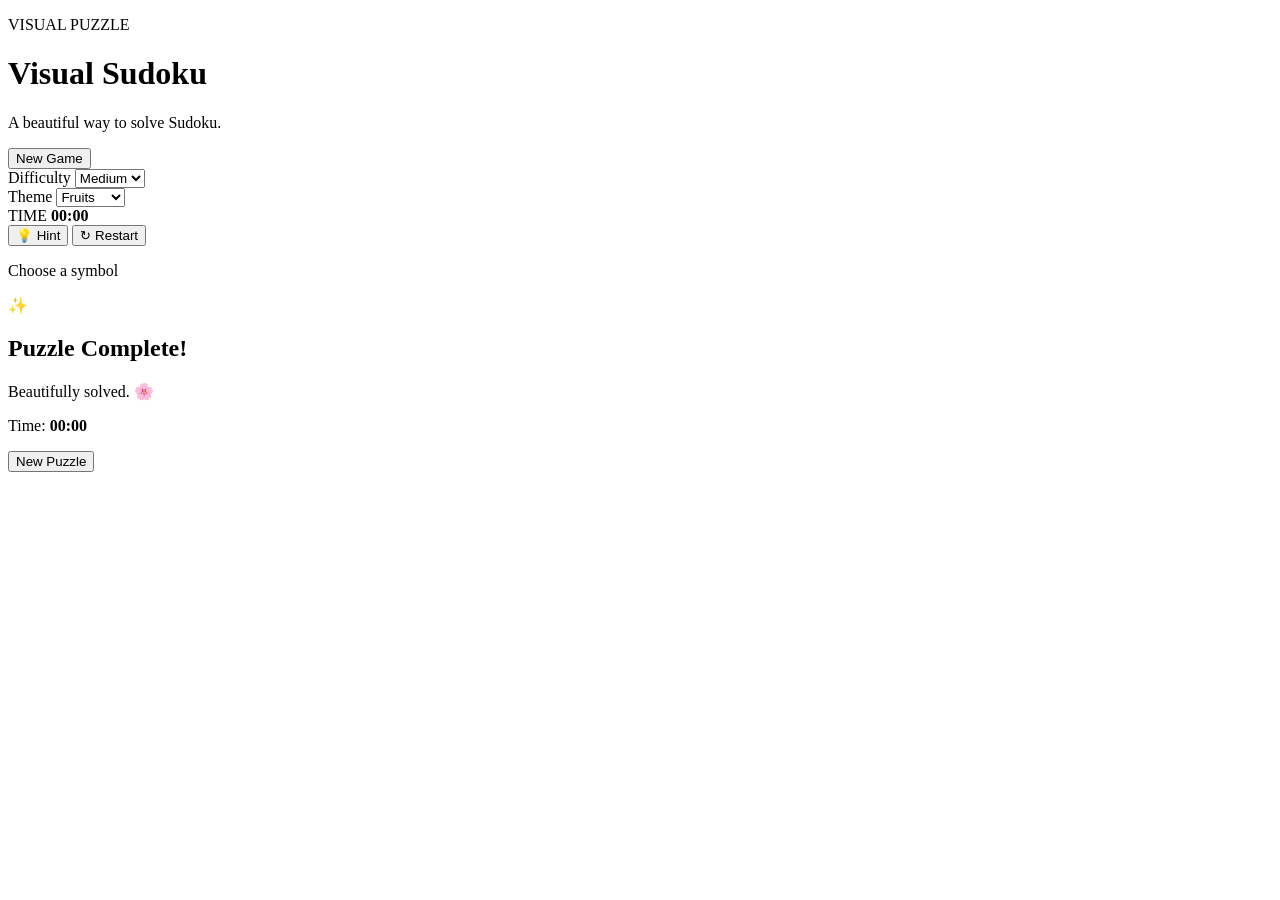
==== index.html @ 8a3df38b "Create index.html" ====
<!DOCTYPE html>
<html lang="en">
<head>
    <meta charset="UTF-8">
    <meta
        name="viewport"
        content="width=device-width, initial-scale=1.0"
    >

    <title>Visual Sudoku</title>

    <link rel="stylesheet" href="css/style.css">
</head>

<body>

    <main class="app">

        <!-- Header -->
        <header class="app-header">
            <div>
                <p class="eyebrow">VISUAL PUZZLE</p>
                <h1>Visual Sudoku</h1>
                <p class="subtitle">
                    A beautiful way to solve Sudoku.
                </p>
            </div>

            <button id="newGameBtn" class="primary-button">
                New Game
            </button>
        </header>


        <!-- Controls -->
        <section class="controls">

            <div class="control-group">
                <label for="difficulty">
                    Difficulty
                </label>

                <select id="difficulty">
                    <option value="easy">Easy</option>
                    <option value="medium" selected>
                        Medium
                    </option>
                    <option value="hard">Hard</option>
                </select>
            </div>


            <div class="control-group">
                <label for="theme">
                    Theme
                </label>

                <select id="theme">
                    <option value="fruits">
                        Fruits
                    </option>

                    <option value="flowers">
                        Flowers
                    </option>
                </select>
            </div>


            <div class="timer-box">
                <span class="timer-label">TIME</span>
                <strong id="timer">00:00</strong>
            </div>

        </section>


        <!-- Game -->
        <section class="game-area">

            <div
                id="sudokuBoard"
                class="sudoku-board"
                aria-label="Sudoku board"
            ></div>

            <div class="game-actions">

                <button
                    id="hintBtn"
                    class="secondary-button"
                >
                    💡 Hint
                </button>

                <button
                    id="restartBtn"
                    class="secondary-button"
                >
                    ↻ Restart
                </button>

            </div>

            <p id="message" class="message"></p>

        </section>


        <!-- Number / symbol palette -->
        <section class="palette-section">

            <p class="palette-title">
                Choose a symbol
            </p>

            <div
                id="symbolPalette"
                class="symbol-palette"
            ></div>

        </section>


        <!-- Win Modal -->
        <div
            id="winModal"
            class="modal hidden"
        >
            <div class="modal-content">

                <div class="win-icon">
                    ✨
                </div>

                <h2>Puzzle Complete!</h2>

                <p>
                    Beautifully solved. 🌸
                </p>

                <p>
                    Time:
                    <strong id="finalTime">
                        00:00
                    </strong>
                </p>

                <button
                    id="nextGameBtn"
                    class="primary-button"
                >
                    New Puzzle
                </button>

            </div>
        </div>

    </main>


    <script src="js/sudoku.js"></script>
    <script src="js/themes.js"></script>
    <script src="js/game.js"></script>
    <script src="js/app.js"></script>

</body>
</html>
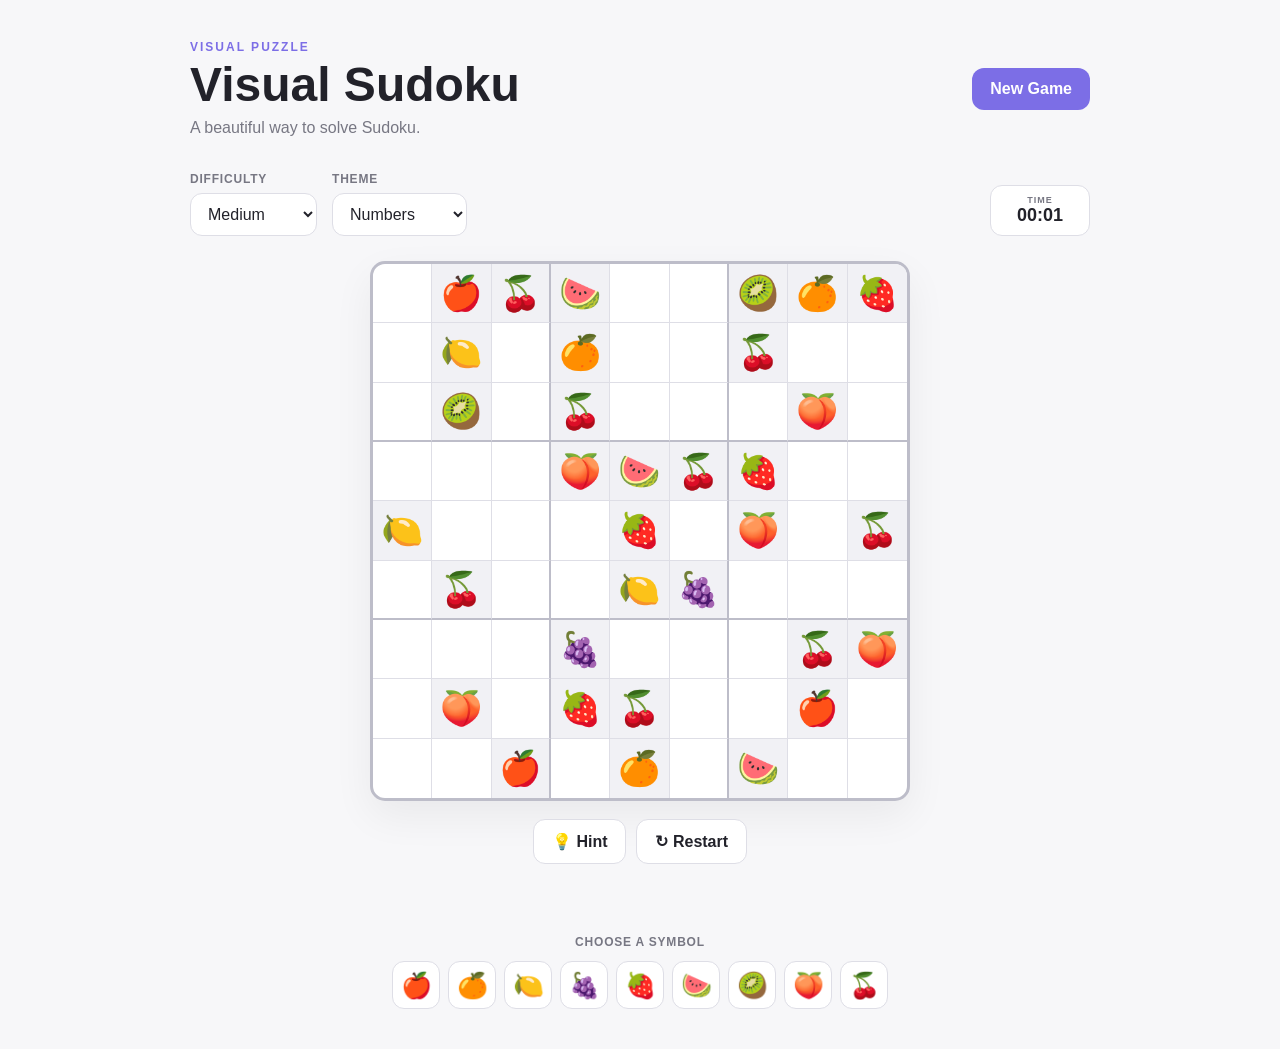
==== commit ffe66f4f: "Update index.html" ====
--- a/index.html
+++ b/index.html
@@ -1,61 +1,123 @@
 <!DOCTYPE html>
 <html lang="en">
+
 <head>
     <meta charset="UTF-8">
+
     <meta
         name="viewport"
-        content="width=device-width, initial-scale=1.0"
+        content="width=device-width, initial-scale=1.0, viewport-fit=cover"
+    >
+
+    <meta
+        name="theme-color"
+        content="#f7f7f9"
+    >
+
+    <meta
+        name="description"
+        content="Visual Sudoku - a beautiful themed Sudoku puzzle game."
     >
 
     <title>Visual Sudoku</title>
 
-    <link rel="stylesheet" href="css/style.css">
+    <link
+        rel="stylesheet"
+        href="css/style.css"
+    >
 </head>
 
+
 <body>
 
     <main class="app">
 
-        <!-- Header -->
+        <!-- =========================
+             HEADER
+        ========================== -->
+
         <header class="app-header">
-            <div>
-                <p class="eyebrow">VISUAL PUZZLE</p>
-                <h1>Visual Sudoku</h1>
+
+            <div class="brand">
+
+                <p class="eyebrow">
+                    VISUAL PUZZLE
+                </p>
+
+                <h1>
+                    Visual Sudoku
+                </h1>
+
                 <p class="subtitle">
                     A beautiful way to solve Sudoku.
                 </p>
-            </div>
-
-            <button id="newGameBtn" class="primary-button">
+
+            </div>
+
+
+            <button
+                id="newGameBtn"
+                class="primary-button"
+                type="button"
+            >
                 New Game
             </button>
+
         </header>
 
 
-        <!-- Controls -->
-        <section class="controls">
+        <!-- =========================
+             CONTROLS
+        ========================== -->
+
+        <section
+            class="controls"
+            aria-label="Game settings"
+        >
 
             <div class="control-group">
+
                 <label for="difficulty">
                     Difficulty
                 </label>
 
                 <select id="difficulty">
-                    <option value="easy">Easy</option>
-                    <option value="medium" selected>
+
+                    <option value="easy">
+                        Easy
+                    </option>
+
+                    <option
+                        value="medium"
+                        selected
+                    >
                         Medium
                     </option>
-                    <option value="hard">Hard</option>
+
+                    <option value="hard">
+                        Hard
+                    </option>
+
                 </select>
+
             </div>
 
 
             <div class="control-group">
+
                 <label for="theme">
                     Theme
                 </label>
 
                 <select id="theme">
+
+                    <option
+                        value="numbers"
+                        selected
+                    >
+                        Numbers
+                    </option>
+
                     <option value="fruits">
                         Fruits
                     </option>
@@ -63,19 +125,31 @@
                     <option value="flowers">
                         Flowers
                     </option>
+
                 </select>
+
             </div>
 
 
             <div class="timer-box">
-                <span class="timer-label">TIME</span>
-                <strong id="timer">00:00</strong>
+
+                <span class="timer-label">
+                    TIME
+                </span>
+
+                <strong id="timer">
+                    00:00
+                </strong>
+
             </div>
 
         </section>
 
 
-        <!-- Game -->
+        <!-- =========================
+             GAME
+        ========================== -->
+
         <section class="game-area">
 
             <div
@@ -84,31 +158,48 @@
                 aria-label="Sudoku board"
             ></div>
 
+
             <div class="game-actions">
 
                 <button
                     id="hintBtn"
                     class="secondary-button"
+                    type="button"
                 >
-                    💡 Hint
+                    <span>💡</span>
+                    Hint
                 </button>
+
 
                 <button
                     id="restartBtn"
                     class="secondary-button"
+                    type="button"
                 >
-                    ↻ Restart
+                    <span>↻</span>
+                    Restart
                 </button>
 
             </div>
 
-            <p id="message" class="message"></p>
+
+            <p
+                id="message"
+                class="message"
+                aria-live="polite"
+            ></p>
 
         </section>
 
 
-        <!-- Number / symbol palette -->
-        <section class="palette-section">
+        <!-- =========================
+             SYMBOL PALETTE
+        ========================== -->
+
+        <section
+            class="palette-section"
+            aria-label="Symbol selection"
+        >
 
             <p class="palette-title">
                 Choose a symbol
@@ -122,18 +213,27 @@
         </section>
 
 
-        <!-- Win Modal -->
+        <!-- =========================
+             WIN MODAL
+        ========================== -->
+
         <div
             id="winModal"
             class="modal hidden"
+            role="dialog"
+            aria-modal="true"
+            aria-labelledby="winTitle"
         >
+
             <div class="modal-content">
 
                 <div class="win-icon">
                     ✨
                 </div>
 
-                <h2>Puzzle Complete!</h2>
+                <h2 id="winTitle">
+                    Puzzle Complete!
+                </h2>
 
                 <p>
                     Beautifully solved. 🌸
@@ -148,12 +248,14 @@
 
                 <button
                     id="nextGameBtn"
-                    class="primary-button"
+                    class="primary-button modal-button"
+                    type="button"
                 >
                     New Puzzle
                 </button>
 
             </div>
+
         </div>
 
     </main>
@@ -165,4 +267,5 @@
     <script src="js/app.js"></script>
 
 </body>
+
 </html>
--- a/css/style.css
+++ b/css/style.css
@@ -0,0 +1,569 @@
+:root {
+    --background: #f7f7f9;
+    --surface: #ffffff;
+    --surface-soft: #f1f1f5;
+
+    --text: #22222a;
+    --text-soft: #777783;
+
+    --border: #dedee6;
+    --border-strong: #bdbdc9;
+
+    --accent: #7c6ee6;
+    --accent-soft: #ebe8ff;
+
+    --success: #4caf78;
+    --error: #e56b6f;
+
+    --radius: 18px;
+    --board-size: min(90vw, 540px);
+}
+
+
+* {
+    box-sizing: border-box;
+    margin: 0;
+    padding: 0;
+}
+
+
+body {
+    min-height: 100vh;
+
+    background: var(--background);
+    color: var(--text);
+
+    font-family:
+        Inter,
+        -apple-system,
+        BlinkMacSystemFont,
+        "Segoe UI",
+        sans-serif;
+
+    display: flex;
+    justify-content: center;
+
+    padding: 40px 20px;
+}
+
+
+button,
+select {
+    font: inherit;
+}
+
+
+button {
+    cursor: pointer;
+}
+
+
+.app {
+    width: 100%;
+    max-width: 900px;
+}
+
+
+/* =========================
+   HEADER
+========================= */
+
+.app-header {
+    display: flex;
+    justify-content: space-between;
+    align-items: center;
+
+    gap: 20px;
+
+    margin-bottom: 35px;
+}
+
+
+.eyebrow {
+    color: var(--accent);
+
+    font-size: 12px;
+    font-weight: 700;
+
+    letter-spacing: 2px;
+
+    margin-bottom: 7px;
+}
+
+
+h1 {
+    font-size: clamp(32px, 5vw, 48px);
+    line-height: 1;
+}
+
+
+.subtitle {
+    color: var(--text-soft);
+    margin-top: 10px;
+}
+
+
+/* =========================
+   BUTTONS
+========================= */
+
+.primary-button,
+.secondary-button {
+    border: none;
+    border-radius: 12px;
+
+    padding: 12px 18px;
+
+    font-weight: 600;
+
+    transition:
+        transform 0.15s ease,
+        box-shadow 0.15s ease;
+}
+
+
+.primary-button {
+    background: var(--accent);
+    color: white;
+}
+
+
+.secondary-button {
+    background: var(--surface);
+    color: var(--text);
+
+    border: 1px solid var(--border);
+}
+
+
+.primary-button:hover,
+.secondary-button:hover {
+    transform: translateY(-2px);
+}
+
+
+.primary-button:active,
+.secondary-button:active {
+    transform: translateY(0);
+}
+
+
+/* =========================
+   CONTROLS
+========================= */
+
+.controls {
+    display: flex;
+    align-items: end;
+    gap: 15px;
+
+    margin-bottom: 25px;
+}
+
+
+.control-group {
+    display: flex;
+    flex-direction: column;
+
+    gap: 7px;
+}
+
+
+.control-group label,
+.palette-title {
+    color: var(--text-soft);
+
+    font-size: 12px;
+    font-weight: 700;
+
+    text-transform: uppercase;
+    letter-spacing: 0.8px;
+}
+
+
+select {
+    background: var(--surface);
+
+    border: 1px solid var(--border);
+    border-radius: 12px;
+
+    padding: 11px 35px 11px 13px;
+
+    color: var(--text);
+
+    outline: none;
+}
+
+
+select:focus {
+    border-color: var(--accent);
+}
+
+
+.timer-box {
+    margin-left: auto;
+
+    min-width: 100px;
+
+    padding: 9px 15px;
+
+    border-radius: 12px;
+
+    background: var(--surface);
+    border: 1px solid var(--border);
+
+    text-align: center;
+}
+
+
+.timer-label {
+    display: block;
+
+    font-size: 9px;
+    font-weight: 700;
+
+    letter-spacing: 1px;
+
+    color: var(--text-soft);
+}
+
+
+#timer {
+    font-size: 18px;
+}
+
+
+/* =========================
+   GAME AREA
+========================= */
+
+.game-area {
+    display: flex;
+    flex-direction: column;
+    align-items: center;
+}
+
+
+.sudoku-board {
+    width: var(--board-size);
+    height: var(--board-size);
+
+    display: grid;
+    grid-template-columns: repeat(9, 1fr);
+    grid-template-rows: repeat(9, 1fr);
+
+    background: var(--surface);
+
+    border: 3px solid var(--border-strong);
+
+    border-radius: 15px;
+
+    overflow: hidden;
+
+    box-shadow:
+        0 15px 40px rgba(0, 0, 0, 0.06);
+}
+
+
+.cell {
+    display: flex;
+    align-items: center;
+    justify-content: center;
+
+    border-right: 1px solid var(--border);
+    border-bottom: 1px solid var(--border);
+
+    font-size: clamp(20px, 4vw, 34px);
+
+    user-select: none;
+
+    transition:
+        background 0.15s ease,
+        transform 0.1s ease;
+}
+
+
+.cell:nth-child(9n) {
+    border-right: none;
+}
+
+
+/* Thick 3x3 boundaries */
+
+.cell:nth-child(3n) {
+    border-right: 2px solid var(--border-strong);
+}
+
+
+.cell:nth-child(9n) {
+    border-right: none;
+}
+
+
+.cell:nth-child(n + 19):nth-child(-n + 27),
+.cell:nth-child(n + 46):nth-child(-n + 54) {
+    border-bottom: 2px solid var(--border-strong);
+}
+
+
+.cell:nth-child(n + 73) {
+    border-bottom: none;
+}
+
+
+/* Given cells */
+
+.cell.given {
+    background: var(--surface-soft);
+
+    font-weight: 600;
+}
+
+
+/* Selected cell */
+
+.cell.selected {
+    background: var(--accent-soft);
+}
+
+
+/* Same symbol */
+
+.cell.related {
+    background: #f3f1ff;
+}
+
+
+/* Wrong answer */
+
+.cell.error {
+    background: #ffe9ea;
+
+    color: var(--error);
+
+    animation: shake 0.25s ease;
+}
+
+
+/* Hint */
+
+.cell.hint {
+    background: #e9f8ef;
+
+    color: var(--success);
+}
+
+
+@keyframes shake {
+
+    0%,
+    100% {
+        transform: translateX(0);
+    }
+
+    25% {
+        transform: translateX(-3px);
+    }
+
+    75% {
+        transform: translateX(3px);
+    }
+}
+
+
+/* =========================
+   ACTIONS
+========================= */
+
+.game-actions {
+    display: flex;
+
+    gap: 10px;
+
+    margin-top: 18px;
+}
+
+
+.message {
+    min-height: 24px;
+
+    margin-top: 12px;
+
+    color: var(--text-soft);
+
+    font-size: 14px;
+}
+
+
+/* =========================
+   PALETTE
+========================= */
+
+.palette-section {
+    margin-top: 35px;
+}
+
+
+.palette-title {
+    text-align: center;
+    margin-bottom: 12px;
+}
+
+
+.symbol-palette {
+    display: flex;
+
+    justify-content: center;
+    flex-wrap: wrap;
+
+    gap: 8px;
+}
+
+
+.symbol-button {
+    width: 48px;
+    height: 48px;
+
+    border-radius: 12px;
+
+    background: var(--surface);
+
+    border: 1px solid var(--border);
+
+    font-size: 25px;
+
+    transition:
+        transform 0.15s ease,
+        background 0.15s ease;
+}
+
+
+.symbol-button:hover {
+    transform: translateY(-2px);
+
+    background: var(--accent-soft);
+}
+
+
+.symbol-button.active {
+    background: var(--accent-soft);
+
+    border-color: var(--accent);
+}
+
+
+/* =========================
+   MODAL
+========================= */
+
+.modal {
+    position: fixed;
+
+    inset: 0;
+
+    background: rgba(20, 20, 25, 0.45);
+
+    display: flex;
+    align-items: center;
+    justify-content: center;
+
+    padding: 20px;
+}
+
+
+.modal.hidden {
+    display: none;
+}
+
+
+.modal-content {
+    width: min(90vw, 400px);
+
+    background: var(--surface);
+
+    border-radius: 22px;
+
+    padding: 35px;
+
+    text-align: center;
+
+    box-shadow:
+        0 30px 80px rgba(0, 0, 0, 0.2);
+}
+
+
+.win-icon {
+    font-size: 45px;
+
+    margin-bottom: 10px;
+}
+
+
+.modal-content h2 {
+    font-size: 28px;
+
+    margin-bottom: 8px;
+}
+
+
+.modal-content p {
+    color: var(--text-soft);
+
+    margin-bottom: 10px;
+}
+
+
+.modal-content button {
+    margin-top: 20px;
+}
+
+
+/* =========================
+   MOBILE
+========================= */
+
+@media (max-width: 600px) {
+
+    body {
+        padding: 25px 12px;
+    }
+
+
+    .app-header {
+        align-items: flex-start;
+    }
+
+
+    .app-header .primary-button {
+        font-size: 0;
+        padding: 12px;
+    }
+
+
+    .app-header .primary-button::after {
+        content: "+";
+        font-size: 20px;
+    }
+
+
+    .controls {
+        flex-wrap: wrap;
+    }
+
+
+    .timer-box {
+        margin-left: 0;
+    }
+
+
+    .cell {
+        font-size: clamp(18px, 7vw, 28px);
+    }
+
+
+    .symbol-button {
+        width: 42px;
+        height: 42px;
+        font-size: 22px;
+    }
+}
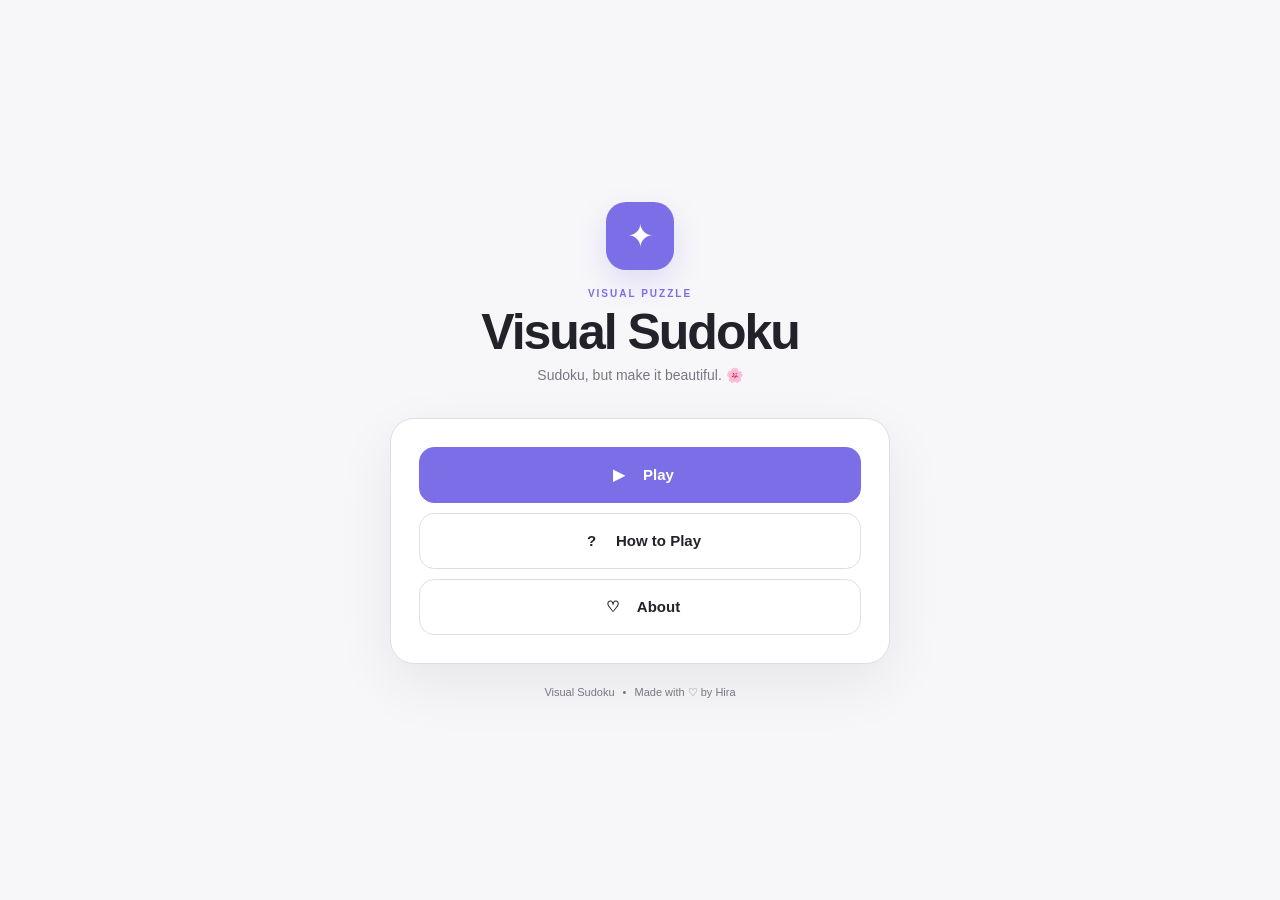
==== commit 62491853: "Refactor index.html for menu structure and styles" ====
--- a/index.html
+++ b/index.html
@@ -1,12 +1,14 @@
+
 <!DOCTYPE html>
 <html lang="en">
 
 <head>
+
     <meta charset="UTF-8">
 
     <meta
         name="viewport"
-        content="width=device-width, initial-scale=1.0, viewport-fit=cover"
+        content="width=device-width, initial-scale=1.0"
     >
 
     <meta
@@ -23,248 +25,476 @@
 
     <link
         rel="stylesheet"
-        href="css/style.css"
+        href="css/menu.css"
     >
+
 </head>
 
 
 <body>
 
-    <main class="app">
+    <main class="menu-container">
+
+        <!-- LOGO / TITLE -->
+
+        <section class="menu-header">
+
+            <div class="logo">
+                ✦
+            </div>
+
+            <p class="eyebrow">
+                VISUAL PUZZLE
+            </p>
+
+            <h1>
+                Visual Sudoku
+            </h1>
+
+            <p class="tagline">
+                Sudoku, but make it beautiful. 🌸
+            </p>
+
+        </section>
+
+
+        <!-- MAIN MENU -->
+
+        <section
+            id="mainMenu"
+            class="menu-panel"
+        >
+
+            <button
+                id="playButton"
+                class="menu-button primary"
+                type="button"
+            >
+                <span class="button-icon">
+                    ▶
+                </span>
+
+                <span>
+                    Play
+                </span>
+            </button>
+
+
+            <button
+                id="howToPlayButton"
+                class="menu-button"
+                type="button"
+            >
+                <span class="button-icon">
+                    ?
+                </span>
+
+                <span>
+                    How to Play
+                </span>
+            </button>
+
+
+            <button
+                id="aboutButton"
+                class="menu-button"
+                type="button"
+            >
+                <span class="button-icon">
+                    ♡
+                </span>
+
+                <span>
+                    About
+                </span>
+            </button>
+
+        </section>
+
 
         <!-- =========================
-             HEADER
+             PLAY SETTINGS
         ========================== -->
 
-        <header class="app-header">
-
-            <div class="brand">
-
-                <p class="eyebrow">
-                    VISUAL PUZZLE
-                </p>
-
-                <h1>
-                    Visual Sudoku
-                </h1>
-
-                <p class="subtitle">
-                    A beautiful way to solve Sudoku.
-                </p>
-
-            </div>
-
-
-            <button
-                id="newGameBtn"
-                class="primary-button"
-                type="button"
-            >
-                New Game
-            </button>
-
-        </header>
+        <section
+            id="playSettings"
+            class="menu-panel hidden"
+        >
+
+            <button
+                id="backFromPlay"
+                class="back-button"
+                type="button"
+            >
+                ← Back
+            </button>
+
+
+            <h2>
+                Create Your Puzzle
+            </h2>
+
+            <p class="panel-description">
+                Choose your difficulty and your world.
+            </p>
+
+
+            <!-- DIFFICULTY -->
+
+            <div class="selection-section">
+
+                <h3>
+                    Difficulty
+                </h3>
+
+                <div class="choice-grid">
+
+                    <button
+                        class="choice-button difficulty-choice"
+                        data-value="easy"
+                        type="button"
+                    >
+                        <span class="choice-icon">
+                            🌱
+                        </span>
+
+                        <span>
+                            Easy
+                        </span>
+                    </button>
+
+
+                    <button
+                        class="choice-button difficulty-choice selected"
+                        data-value="medium"
+                        type="button"
+                    >
+                        <span class="choice-icon">
+                            🌿
+                        </span>
+
+                        <span>
+                            Medium
+                        </span>
+                    </button>
+
+
+                    <button
+                        class="choice-button difficulty-choice"
+                        data-value="hard"
+                        type="button"
+                    >
+                        <span class="choice-icon">
+                            🌳
+                        </span>
+
+                        <span>
+                            Hard
+                        </span>
+                    </button>
+
+                </div>
+
+            </div>
+
+
+            <!-- THEME -->
+
+            <div class="selection-section">
+
+                <h3>
+                    Theme
+                </h3>
+
+                <div class="choice-grid">
+
+                    <button
+                        class="choice-button theme-choice selected"
+                        data-value="numbers"
+                        type="button"
+                    >
+                        <span class="choice-icon">
+                            123
+                        </span>
+
+                        <span>
+                            Numbers
+                        </span>
+                    </button>
+
+
+                    <button
+                        class="choice-button theme-choice"
+                        data-value="fruits"
+                        type="button"
+                    >
+                        <span class="choice-icon">
+                            🍎
+                        </span>
+
+                        <span>
+                            Fruits
+                        </span>
+                    </button>
+
+
+                    <button
+                        class="choice-button theme-choice"
+                        data-value="flowers"
+                        type="button"
+                    >
+                        <span class="choice-icon">
+                            🌸
+                        </span>
+
+                        <span>
+                            Flowers
+                        </span>
+                    </button>
+
+                </div>
+
+            </div>
+
+
+            <button
+                id="startGameButton"
+                class="menu-button primary start-button"
+                type="button"
+            >
+                Start Game
+                <span>→</span>
+            </button>
+
+        </section>
 
 
         <!-- =========================
-             CONTROLS
+             HOW TO PLAY
         ========================== -->
 
         <section
-            class="controls"
-            aria-label="Game settings"
+            id="howToPlay"
+            class="info-panel hidden"
         >
 
-            <div class="control-group">
-
-                <label for="difficulty">
-                    Difficulty
-                </label>
-
-                <select id="difficulty">
-
-                    <option value="easy">
-                        Easy
-                    </option>
-
-                    <option
-                        value="medium"
-                        selected
-                    >
-                        Medium
-                    </option>
-
-                    <option value="hard">
-                        Hard
-                    </option>
-
-                </select>
-
-            </div>
-
-
-            <div class="control-group">
-
-                <label for="theme">
-                    Theme
-                </label>
-
-                <select id="theme">
-
-                    <option
-                        value="numbers"
-                        selected
-                    >
-                        Numbers
-                    </option>
-
-                    <option value="fruits">
-                        Fruits
-                    </option>
-
-                    <option value="flowers">
-                        Flowers
-                    </option>
-
-                </select>
-
-            </div>
-
-
-            <div class="timer-box">
-
-                <span class="timer-label">
-                    TIME
-                </span>
-
-                <strong id="timer">
-                    00:00
+            <button
+                id="backFromHowToPlay"
+                class="back-button"
+                type="button"
+            >
+                ← Back
+            </button>
+
+
+            <h2>
+                How to Play
+            </h2>
+
+
+            <div class="instructions">
+
+                <div class="instruction">
+
+                    <span class="instruction-number">
+                        1
+                    </span>
+
+                    <p>
+                        Fill every empty cell of the
+                        9×9 board.
+                    </p>
+
+                </div>
+
+
+                <div class="instruction">
+
+                    <span class="instruction-number">
+                        2
+                    </span>
+
+                    <p>
+                        Each row must contain every
+                        symbol exactly once.
+                    </p>
+
+                </div>
+
+
+                <div class="instruction">
+
+                    <span class="instruction-number">
+                        3
+                    </span>
+
+                    <p>
+                        Each column must contain every
+                        symbol exactly once.
+                    </p>
+
+                </div>
+
+
+                <div class="instruction">
+
+                    <span class="instruction-number">
+                        4
+                    </span>
+
+                    <p>
+                        Each 3×3 square must also contain
+                        every symbol exactly once.
+                    </p>
+
+                </div>
+
+
+                <div class="instruction">
+
+                    <span class="instruction-number">
+                        5
+                    </span>
+
+                    <p>
+                        Numbers, fruits and flowers all
+                        follow exactly the same Sudoku rules.
+                    </p>
+
+                </div>
+
+
+                <div class="instruction">
+
+                    <span class="instruction-number">
+                        6
+                    </span>
+
+                    <p>
+                        If you make a mistake, the cell
+                        will turn red. ❤️‍🩹
+                    </p>
+
+                </div>
+
+
+                <div class="instruction">
+
+                    <span class="instruction-number">
+                        7
+                    </span>
+
+                    <p>
+                        Need help? Use the Hint button
+                        to reveal a correct symbol.
+                    </p>
+
+                </div>
+
+            </div>
+
+
+            <div class="tip">
+
+                💡
+                <strong>Tip:</strong>
+                Take your time. Sudoku is about logic,
+                not speed.
+
+            </div>
+
+        </section>
+
+
+        <!-- =========================
+             ABOUT
+        ========================== -->
+
+        <section
+            id="about"
+            class="info-panel hidden"
+        >
+
+            <button
+                id="backFromAbout"
+                class="back-button"
+                type="button"
+            >
+                ← Back
+            </button>
+
+
+            <div class="about-icon">
+                🌸
+            </div>
+
+
+            <h2>
+                About Visual Sudoku
+            </h2>
+
+
+            <p class="about-text">
+
+                Visual Sudoku is a themed Sudoku game
+                created by <strong>Hira</strong>.
+
+                <br><br>
+
+                Instead of using only traditional numbers,
+                the game lets you explore Sudoku through
+                beautiful visual themes such as fruits
+                and flowers.
+
+                <br><br>
+
+                It was created with a simple idea:
+
+                <strong>
+                    logic games can be beautiful too.
                 </strong>
 
+            </p>
+
+
+            <div class="creator-card">
+
+                <span>
+                    Created by
+                </span>
+
+                <strong>
+                    Hira
+                </strong>
+
+
+                <a
+                    href="mailto:hirafuyu2003@gmail.com"
+                >
+                    hirafuyu2003@gmail.com
+                </a>
+
             </div>
 
         </section>
 
 
-        <!-- =========================
-             GAME
-        ========================== -->
-
-        <section class="game-area">
-
-            <div
-                id="sudokuBoard"
-                class="sudoku-board"
-                aria-label="Sudoku board"
-            ></div>
-
-
-            <div class="game-actions">
-
-                <button
-                    id="hintBtn"
-                    class="secondary-button"
-                    type="button"
-                >
-                    <span>💡</span>
-                    Hint
-                </button>
-
-
-                <button
-                    id="restartBtn"
-                    class="secondary-button"
-                    type="button"
-                >
-                    <span>↻</span>
-                    Restart
-                </button>
-
-            </div>
-
-
-            <p
-                id="message"
-                class="message"
-                aria-live="polite"
-            ></p>
-
-        </section>
-
-
-        <!-- =========================
-             SYMBOL PALETTE
-        ========================== -->
-
-        <section
-            class="palette-section"
-            aria-label="Symbol selection"
-        >
-
-            <p class="palette-title">
-                Choose a symbol
-            </p>
-
-            <div
-                id="symbolPalette"
-                class="symbol-palette"
-            ></div>
-
-        </section>
-
-
-        <!-- =========================
-             WIN MODAL
-        ========================== -->
-
-        <div
-            id="winModal"
-            class="modal hidden"
-            role="dialog"
-            aria-modal="true"
-            aria-labelledby="winTitle"
-        >
-
-            <div class="modal-content">
-
-                <div class="win-icon">
-                    ✨
-                </div>
-
-                <h2 id="winTitle">
-                    Puzzle Complete!
-                </h2>
-
-                <p>
-                    Beautifully solved. 🌸
-                </p>
-
-                <p>
-                    Time:
-                    <strong id="finalTime">
-                        00:00
-                    </strong>
-                </p>
-
-                <button
-                    id="nextGameBtn"
-                    class="primary-button modal-button"
-                    type="button"
-                >
-                    New Puzzle
-                </button>
-
-            </div>
-
-        </div>
+        <!-- FOOTER -->
+
+        <footer>
+
+            Visual Sudoku
+
+            <span>•</span>
+
+            Made with ♡ by Hira
+
+        </footer>
 
     </main>
 
 
-    <script src="js/sudoku.js"></script>
-    <script src="js/themes.js"></script>
-    <script src="js/game.js"></script>
-    <script src="js/app.js"></script>
+    <script src="js/menu.js"></script>
 
 </body>
 
--- a/css/menu.css
+++ b/css/menu.css
@@ -0,0 +1,689 @@
+:root {
+
+    --background: #f7f7f9;
+    --surface: #ffffff;
+    --surface-soft: #f1f1f5;
+
+    --text: #22222a;
+    --text-soft: #777783;
+
+    --border: #dedee6;
+
+    --accent: #7c6ee6;
+    --accent-soft: #ebe8ff;
+
+    --shadow:
+        0 20px 60px rgba(0, 0, 0, 0.07);
+
+}
+
+
+* {
+
+    box-sizing: border-box;
+
+    margin: 0;
+
+    padding: 0;
+
+}
+
+
+body {
+
+    min-height: 100vh;
+
+    background: var(--background);
+
+    color: var(--text);
+
+    font-family:
+        Inter,
+        -apple-system,
+        BlinkMacSystemFont,
+        "Segoe UI",
+        sans-serif;
+
+    display: flex;
+
+    justify-content: center;
+
+    align-items: center;
+
+    padding: 30px 15px;
+
+}
+
+
+.menu-container {
+
+    width: 100%;
+
+    max-width: 500px;
+
+    text-align: center;
+
+}
+
+
+/* ================================
+   HEADER
+================================ */
+
+.menu-header {
+
+    margin-bottom: 35px;
+
+}
+
+
+.logo {
+
+    width: 68px;
+
+    height: 68px;
+
+    margin: 0 auto 18px;
+
+    display: flex;
+
+    align-items: center;
+
+    justify-content: center;
+
+    border-radius: 20px;
+
+    background: var(--accent);
+
+    color: white;
+
+    font-size: 32px;
+
+    box-shadow:
+        0 12px 30px
+        rgba(
+            124,
+            110,
+            230,
+            0.2
+        );
+
+}
+
+
+.eyebrow {
+
+    color: var(--accent);
+
+    font-size: 10px;
+
+    font-weight: 800;
+
+    letter-spacing: 2px;
+
+    margin-bottom: 8px;
+
+}
+
+
+h1 {
+
+    font-size:
+        clamp(
+            34px,
+            8vw,
+            50px
+        );
+
+    letter-spacing: -2px;
+
+    line-height: 1;
+
+}
+
+
+.tagline {
+
+    margin-top: 10px;
+
+    color: var(--text-soft);
+
+    font-size: 14px;
+
+}
+
+
+/* ================================
+   PANELS
+================================ */
+
+.menu-panel,
+.info-panel {
+
+    width: 100%;
+
+    background: var(--surface);
+
+    border: 1px solid var(--border);
+
+    border-radius: 24px;
+
+    padding: 28px;
+
+    box-shadow: var(--shadow);
+
+}
+
+
+.hidden {
+
+    display: none !important;
+
+}
+
+
+/* ================================
+   MENU BUTTONS
+================================ */
+
+.menu-button {
+
+    width: 100%;
+
+    min-height: 56px;
+
+    border-radius: 15px;
+
+    border: 1px solid var(--border);
+
+    background: var(--surface);
+
+    color: var(--text);
+
+    display: flex;
+
+    align-items: center;
+
+    justify-content: center;
+
+    gap: 12px;
+
+    font-size: 15px;
+
+    font-weight: 650;
+
+    margin-bottom: 10px;
+
+    cursor: pointer;
+
+    transition:
+        transform 0.15s ease,
+        background 0.2s ease,
+        border-color 0.2s ease;
+
+}
+
+
+.menu-button:last-child {
+
+    margin-bottom: 0;
+
+}
+
+
+.menu-button:hover {
+
+    transform: translateY(-2px);
+
+    border-color: var(--accent);
+
+}
+
+
+.menu-button.primary {
+
+    background: var(--accent);
+
+    border-color: var(--accent);
+
+    color: white;
+
+}
+
+
+.button-icon {
+
+    width: 25px;
+
+    font-weight: 800;
+
+}
+
+
+.start-button {
+
+    margin-top: 5px;
+
+}
+
+
+/* ================================
+   BACK
+================================ */
+
+.back-button {
+
+    border: none;
+
+    background: transparent;
+
+    color: var(--text-soft);
+
+    cursor: pointer;
+
+    font-size: 13px;
+
+    margin-bottom: 22px;
+
+}
+
+
+.back-button:hover {
+
+    color: var(--accent);
+
+}
+
+
+/* ================================
+   SETTINGS
+================================ */
+
+.menu-panel h2,
+.info-panel h2 {
+
+    font-size: 26px;
+
+    letter-spacing: -0.7px;
+
+}
+
+
+.panel-description {
+
+    color: var(--text-soft);
+
+    font-size: 13px;
+
+    margin-top: 7px;
+
+    margin-bottom: 25px;
+
+}
+
+
+.selection-section {
+
+    text-align: left;
+
+    margin-bottom: 22px;
+
+}
+
+
+.selection-section h3 {
+
+    font-size: 11px;
+
+    text-transform: uppercase;
+
+    letter-spacing: 1px;
+
+    color: var(--text-soft);
+
+    margin-bottom: 9px;
+
+}
+
+
+.choice-grid {
+
+    display: grid;
+
+    grid-template-columns:
+        repeat(3, 1fr);
+
+    gap: 8px;
+
+}
+
+
+.choice-button {
+
+    min-height: 78px;
+
+    border-radius: 14px;
+
+    border: 1px solid var(--border);
+
+    background: var(--surface);
+
+    color: var(--text);
+
+    display: flex;
+
+    flex-direction: column;
+
+    align-items: center;
+
+    justify-content: center;
+
+    gap: 6px;
+
+    cursor: pointer;
+
+    transition:
+        0.15s ease;
+
+}
+
+
+.choice-button:hover {
+
+    border-color: var(--accent);
+
+}
+
+
+.choice-button.selected {
+
+    border-color: var(--accent);
+
+    background: var(--accent-soft);
+
+    color: var(--accent);
+
+}
+
+
+.choice-icon {
+
+    font-size: 22px;
+
+    line-height: 1;
+
+}
+
+
+.choice-button span:last-child {
+
+    font-size: 12px;
+
+    font-weight: 650;
+
+}
+
+
+/* ================================
+   INSTRUCTIONS
+================================ */
+
+.instructions {
+
+    text-align: left;
+
+    margin-top: 25px;
+
+}
+
+
+.instruction {
+
+    display: flex;
+
+    align-items: flex-start;
+
+    gap: 12px;
+
+    margin-bottom: 14px;
+
+}
+
+
+.instruction-number {
+
+    width: 25px;
+
+    height: 25px;
+
+    flex: 0 0 25px;
+
+    border-radius: 50%;
+
+    background: var(--accent-soft);
+
+    color: var(--accent);
+
+    display: flex;
+
+    align-items: center;
+
+    justify-content: center;
+
+    font-size: 11px;
+
+    font-weight: 800;
+
+}
+
+
+.instruction p {
+
+    color: var(--text-soft);
+
+    font-size: 13px;
+
+    line-height: 1.55;
+
+}
+
+
+.tip {
+
+    margin-top: 22px;
+
+    padding: 14px;
+
+    border-radius: 13px;
+
+    background: var(--surface-soft);
+
+    color: var(--text-soft);
+
+    font-size: 12px;
+
+    line-height: 1.5;
+
+    text-align: left;
+
+}
+
+
+/* ================================
+   ABOUT
+================================ */
+
+.about-icon {
+
+    font-size: 42px;
+
+    margin-bottom: 15px;
+
+}
+
+
+.about-text {
+
+    color: var(--text-soft);
+
+    font-size: 14px;
+
+    line-height: 1.7;
+
+    margin-top: 18px;
+
+}
+
+
+.creator-card {
+
+    display: flex;
+
+    flex-direction: column;
+
+    gap: 5px;
+
+    margin-top: 24px;
+
+    padding: 18px;
+
+    border-radius: 15px;
+
+    background: var(--surface-soft);
+
+}
+
+
+.creator-card span {
+
+    color: var(--text-soft);
+
+    font-size: 11px;
+
+}
+
+
+.creator-card strong {
+
+    font-size: 18px;
+
+}
+
+
+.creator-card a {
+
+    color: var(--accent);
+
+    font-size: 13px;
+
+    text-decoration: none;
+
+    margin-top: 3px;
+
+}
+
+
+.creator-card a:hover {
+
+    text-decoration: underline;
+
+}
+
+
+/* ================================
+   FOOTER
+================================ */
+
+footer {
+
+    color: var(--text-soft);
+
+    font-size: 11px;
+
+    margin-top: 22px;
+
+}
+
+
+footer span {
+
+    margin: 0 5px;
+
+}
+
+
+/* ================================
+   MOBILE
+================================ */
+
+@media (max-width: 500px) {
+
+    body {
+
+        padding:
+            20px
+            10px;
+
+        align-items: flex-start;
+
+    }
+
+
+    .menu-container {
+
+        margin-top: 25px;
+
+    }
+
+
+    .menu-header {
+
+        margin-bottom: 25px;
+
+    }
+
+
+    .logo {
+
+        width: 58px;
+
+        height: 58px;
+
+        border-radius: 17px;
+
+        font-size: 27px;
+
+    }
+
+
+    h1 {
+
+        font-size: 34px;
+
+    }
+
+
+    .menu-panel,
+    .info-panel {
+
+        padding: 22px 16px;
+
+        border-radius: 20px;
+
+    }
+
+
+    .choice-grid {
+
+        gap: 6px;
+
+    }
+
+
+    .choice-button {
+
+        min-height: 70px;
+
+    }
+
+}
